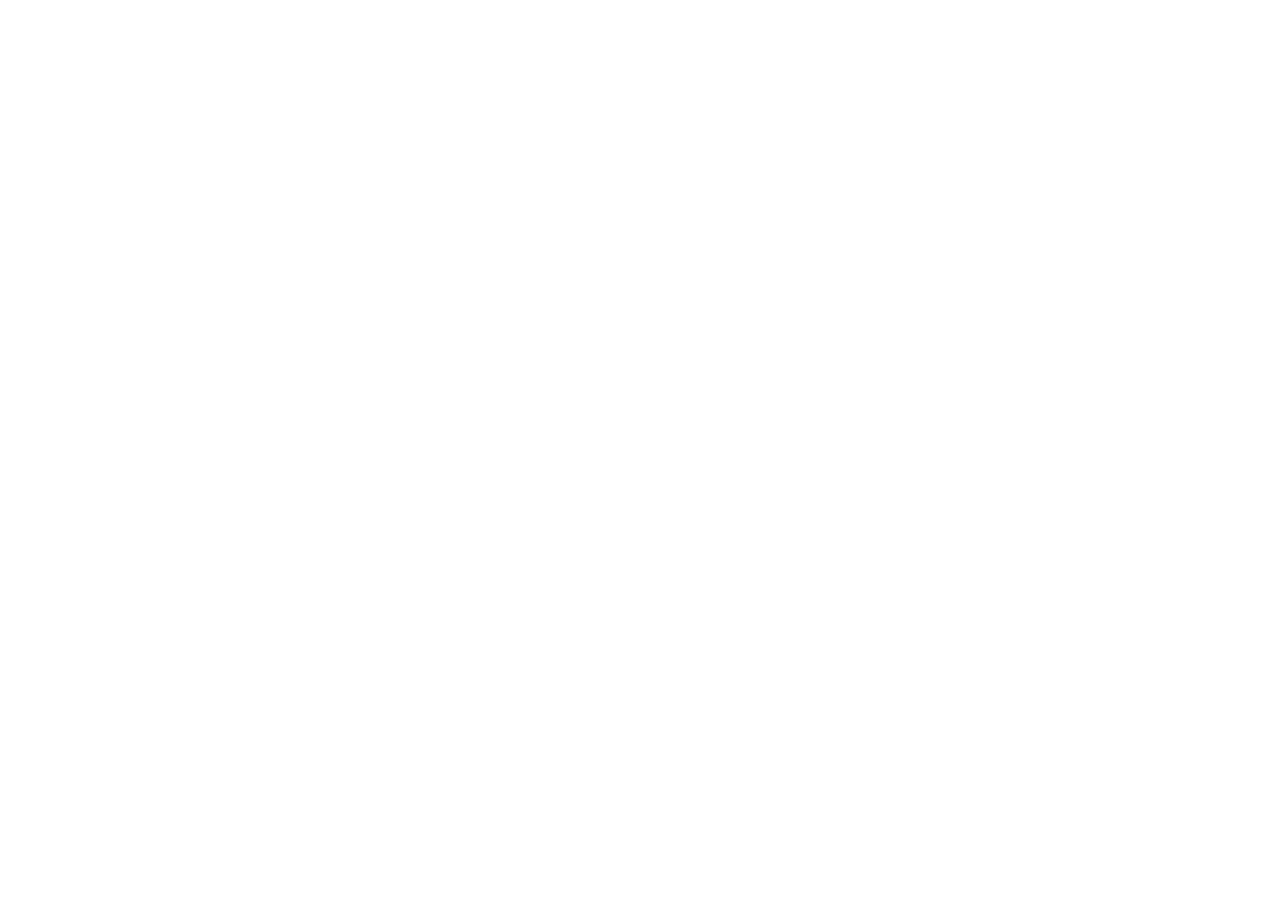
==== product.html @ 0318743e "reset css" ====
<!DOCTYPE html>
<html lang="fr">
<head>
  <meta charset="UTF-8">
  <meta http-equiv="X-UA-Compatible" content="IE=edge">
  <meta name="viewport" content="width=device-width, initial-scale=1.0">
  <title>Produit</title>
  <link rel="stylesheet" href="style.css">
</head>
<body>
  
</body>
</html>
---- style.css ----
/* http://meyerweb.com/eric/tools/css/reset/ 
   v2.0 | 20110126
   License: none (public domain)
*/
html, body, div, span, applet, object, iframe,
h1, h2, h3, h4, h5, h6, p, blockquote, pre,
a, abbr, acronym, address, big, cite, code,
del, dfn, em, img, ins, kbd, q, s, samp,
small, strike, strong, sub, sup, tt, var,
b, u, i, center,
dl, dt, dd, ol, ul, li,
fieldset, form, label, legend,
table, caption, tbody, tfoot, thead, tr, th, td,
article, aside, canvas, details, embed,
figure, figcaption, footer, header, hgroup,
menu, nav, output, ruby, section, summary,
time, mark, audio, video {
  margin: 0;
  padding: 0;
  border: 0;
  font-size: 100%;
  font: inherit;
  vertical-align: baseline;
}

/* HTML5 display-role reset for older browsers */
article, aside, details, figcaption, figure,
footer, header, hgroup, menu, nav, section {
  display: block;
}

body {
  line-height: 1;
}

ol, ul {
  list-style: none;
}

blockquote, q {
  quotes: none;
}

blockquote:before, blockquote:after,
q:before, q:after {
  content: "";
  content: none;
}

table {
  border-collapse: collapse;
  border-spacing: 0;
}

/*# sourceMappingURL=style.css.map */
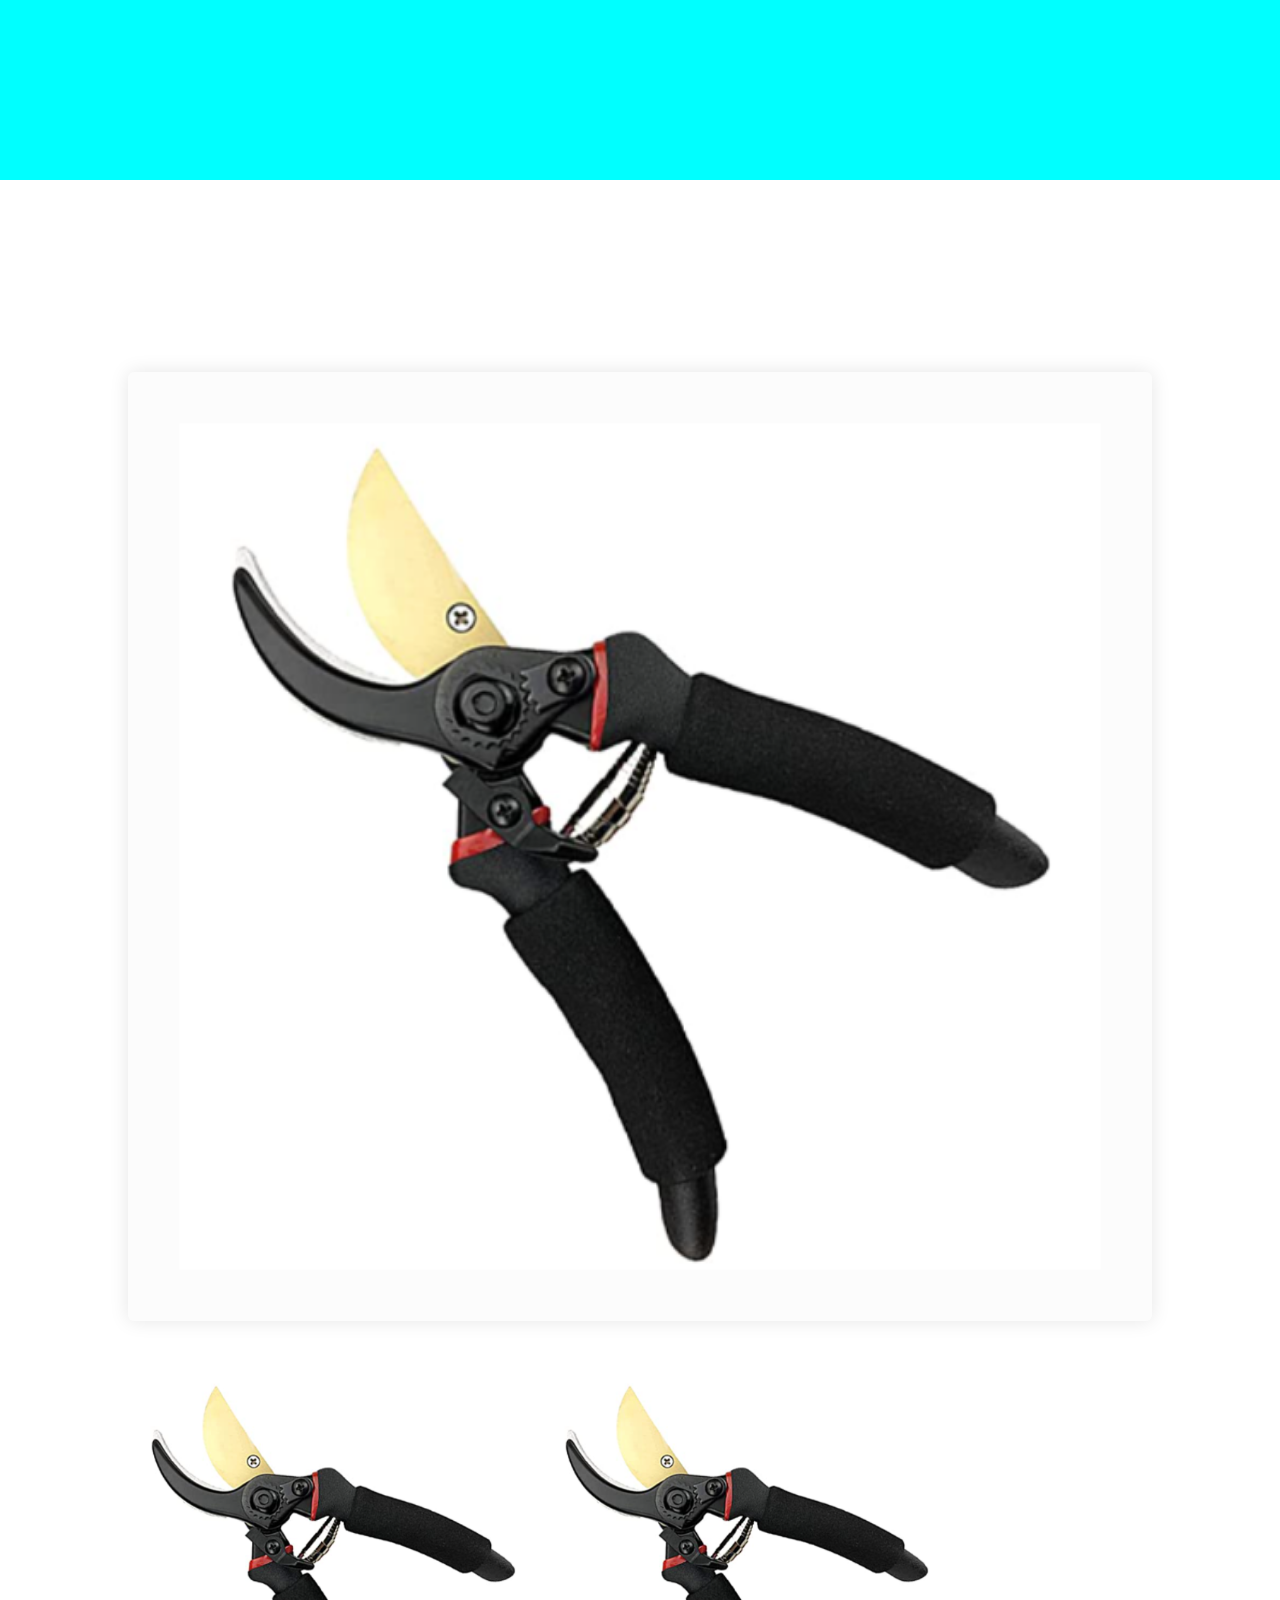
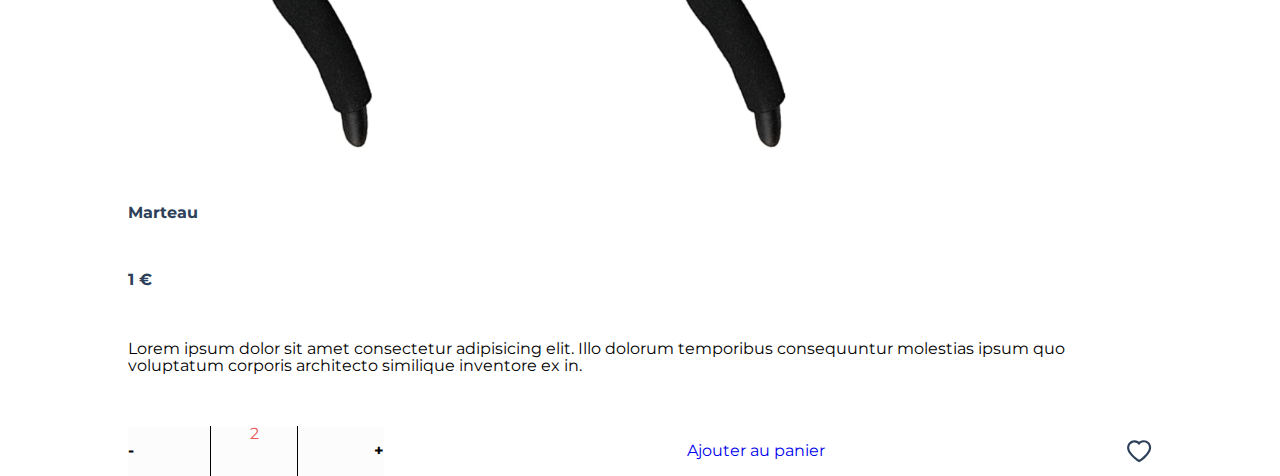
==== commit 5f5d9d73: "product.css" ====
--- a/product.html
+++ b/product.html
@@ -8,6 +8,34 @@
   <link rel="stylesheet" href="style.css">
 </head>
 <body>
-  
+  <header></header>
+  <main>
+    <section class="a-product-container">
+      <figure class="a-img-container">
+        <img src="images/bricolage_jardinage_secateur.png" alt="secateur">
+        <div class="a-lil-img-container">
+          <img src="images/bricolage_jardinage_secateur.png" alt="secateur">
+          <img src="images/bricolage_jardinage_secateur.png" alt="secateur">
+        </div>
+      </figure>
+      <div class="a-description-container">
+        <h3>Marteau</h3>
+        <h3>1 €</h3>
+        <p>
+          Lorem ipsum dolor sit amet consectetur adipisicing elit. Illo dolorum temporibus consequuntur molestias ipsum quo voluptatum corporis architecto similique inventore ex in.
+        </p>
+        <div class="a-btn-container">
+          <div class="a-quantity-container">
+            <a href="#">-</a>
+            <span>2</span>
+            <a href="#">+</a>
+          </div>
+          <a href="#" class="a-btn">Ajouter au panier</a>
+          <img src="images/Vector.svg" alt="coeur">
+        </div>
+      </div>
+    </section>
+  </main>
+  <footer></footer>
 </body>
 </html>--- a/style.css
+++ b/style.css
@@ -2,6 +2,7 @@
    v2.0 | 20110126
    License: none (public domain)
 */
+@import url("https://fonts.googleapis.com/css2?family=Montserrat:wght@400;500;700&display=swap");
 html, body, div, span, applet, object, iframe,
 h1, h2, h3, h4, h5, h6, p, blockquote, pre,
 a, abbr, acronym, address, big, cite, code,
@@ -21,6 +22,8 @@
   font-size: 100%;
   font: inherit;
   vertical-align: baseline;
+  box-sizing: border-box;
+  text-decoration: none;
 }
 
 /* HTML5 display-role reset for older browsers */
@@ -52,4 +55,91 @@
   border-spacing: 0;
 }
 
+:root {
+  --body-font: "Montserrat", sans-serif;
+  --regular: 400;
+  --medium: 500;
+  --bold: 700;
+  --grey-bg: #FCFCFC;
+}
+
+header {
+  height: 20vh;
+  background-color: aqua;
+  width: 100%;
+}
+
+main {
+  width: 80%;
+  margin: auto;
+  padding-top: 15%;
+  font-family: var(--body-font);
+}
+
+.a-img-container > img {
+  background-color: var(--grey-bg);
+  padding: 5%;
+  border-radius: 6px;
+  box-shadow: 0px 0px 19px rgba(0, 0, 0, 0.1);
+  width: 100%;
+  height: 100%;
+}
+
+.a-lil-img-container {
+  margin-top: 5%;
+}
+
+.a-lil-img-container > img {
+  width: 40%;
+  height: 40%;
+}
+
+.a-description-container {
+  margin-top: 5%;
+}
+
+.a-description-container > h3 {
+  font-weight: var(--bold);
+  color: #2D4059;
+  margin: 5% 0;
+}
+
+.a-description-container > p {
+  line-height: 110%;
+}
+
+.a-btn-container {
+  margin-top: 5%;
+  display: flex;
+  align-items: center;
+  justify-content: space-between;
+  height: 50px;
+}
+
+.a-quantity-container {
+  background-color: var(--grey-bg);
+  display: flex;
+  justify-content: space-between;
+  align-items: center;
+  width: 25%;
+  height: 100%;
+}
+
+.a-quantity-container > a, .a-quantity-container > span {
+  display: block;
+}
+
+.a-quantity-container > a {
+  font-weight: var(--bold);
+  color: #000;
+}
+
+.a-quantity-container > span {
+  color: #EA5455;
+  border-left: 1px solid #000;
+  border-right: 1px solid #000;
+  padding: 0 15%;
+  height: 100%;
+}
+
 /*# sourceMappingURL=style.css.map */
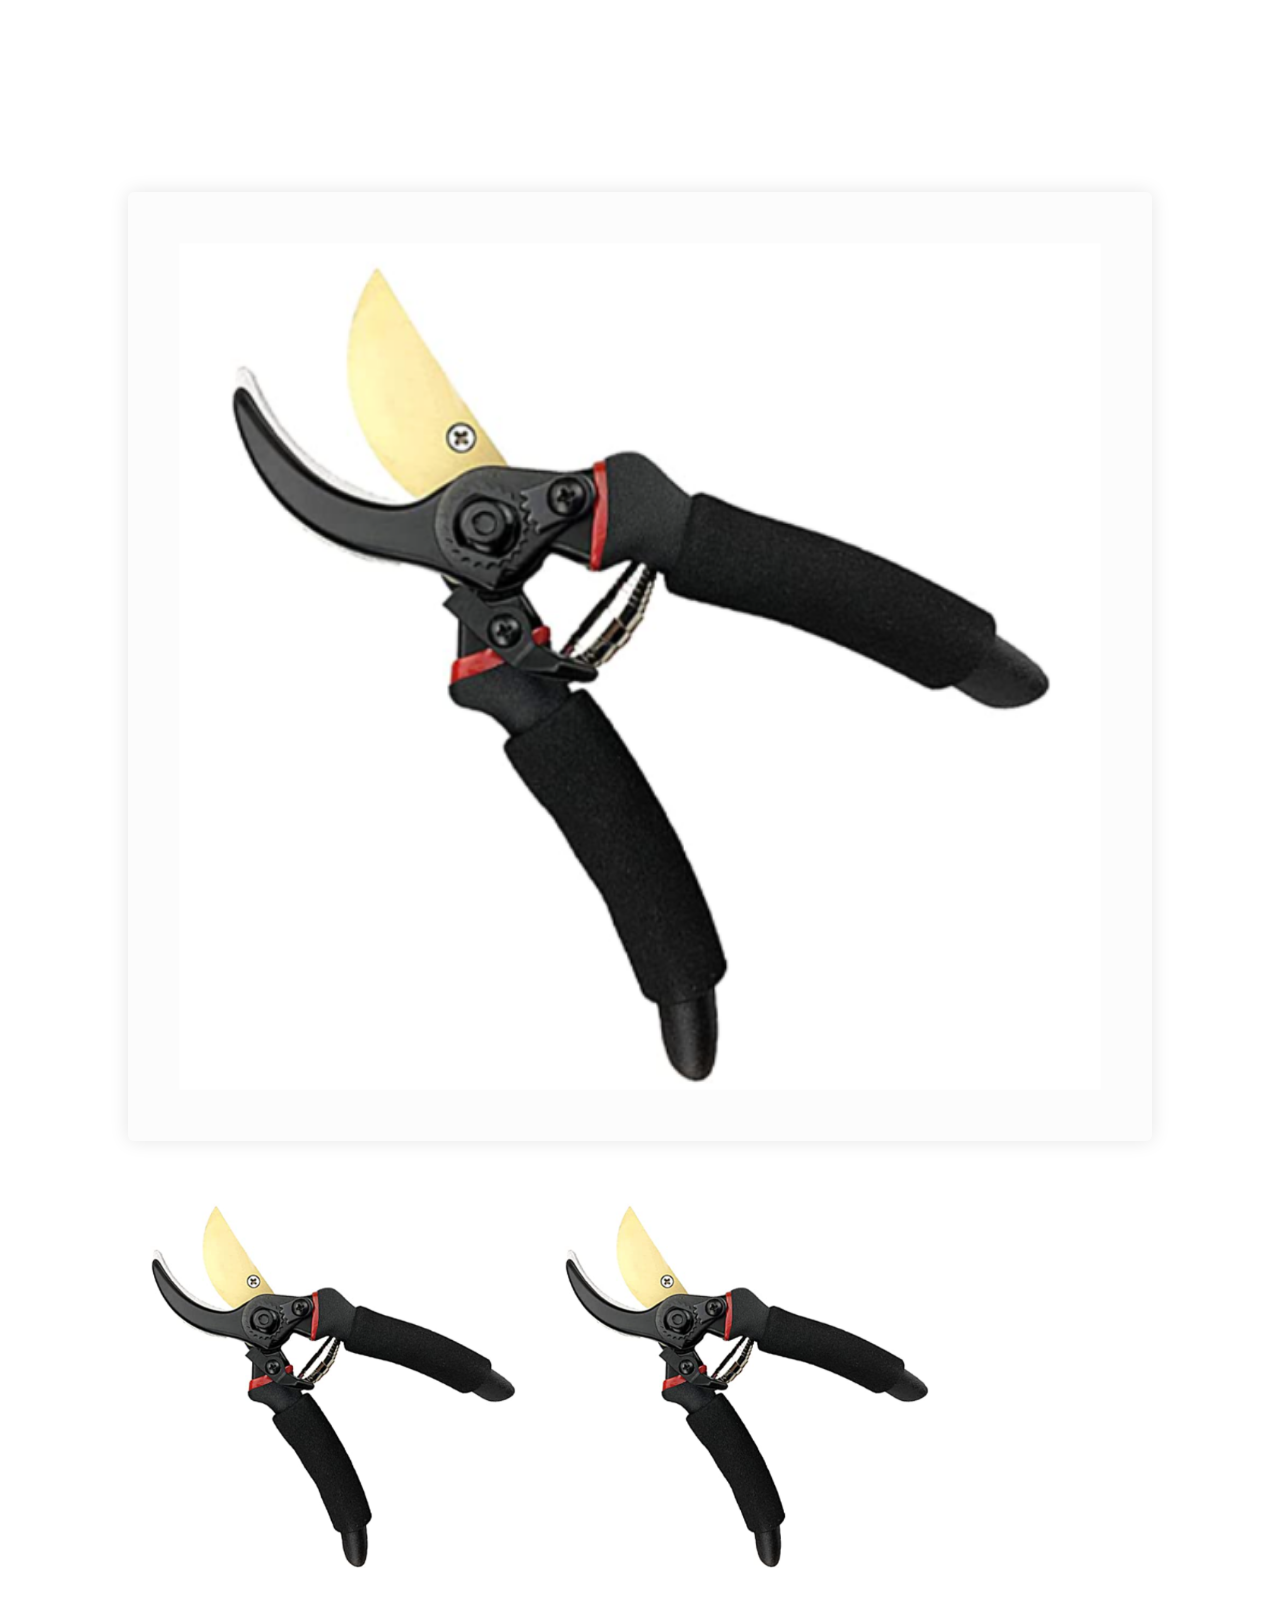
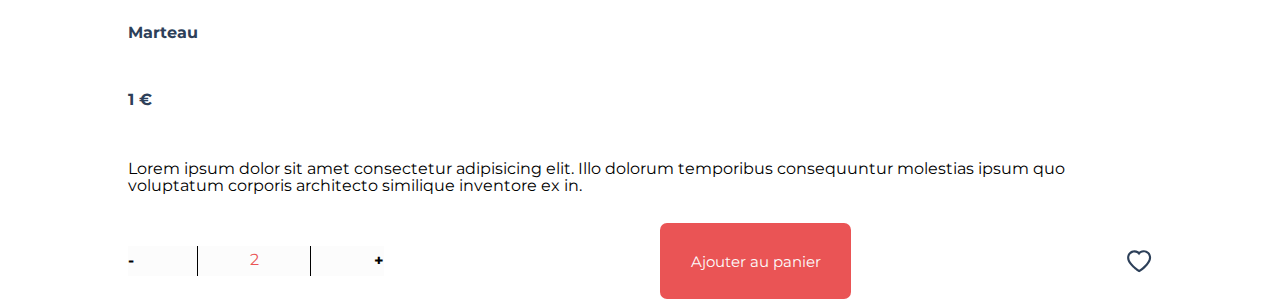
==== commit 74b8ccd4: "header complete" ====
--- a/product.html
+++ b/product.html
@@ -31,7 +31,7 @@
             <a href="#">+</a>
           </div>
           <a href="#" class="a-btn">Ajouter au panier</a>
-          <img src="images/Vector.svg" alt="coeur">
+          <img src="images/coeur.svg" alt="coeur">
         </div>
       </div>
     </section>
--- a/style.css
+++ b/style.css
@@ -3,6 +3,7 @@
    License: none (public domain)
 */
 @import url("https://fonts.googleapis.com/css2?family=Montserrat:wght@400;500;700&display=swap");
+@import url("https://fonts.googleapis.com/css2?family=Roboto:wght@500;700&display=swap");
 html, body, div, span, applet, object, iframe,
 h1, h2, h3, h4, h5, h6, p, blockquote, pre,
 a, abbr, acronym, address, big, cite, code,
@@ -55,18 +56,161 @@
   border-spacing: 0;
 }
 
+.a-headband {
+  display: flex;
+  justify-content: space-between;
+  align-items: center;
+  padding: 15px 25px;
+  background-color: #E5E5E5;
+}
+.a-headband .a-logo {
+  display: flex;
+  align-items: center;
+}
+.a-headband .a-logo span {
+  display: none;
+  font-family: "Roboto", sans-serif;
+  margin-left: 8px;
+  font-size: 25px;
+  color: #2D4059;
+}
+.a-headband .a-slogan {
+  width: 60%;
+  display: flex;
+  flex-direction: column;
+  align-items: center;
+}
+.a-headband .a-main-slogan {
+  font-family: "Montserrat", sans-serif;
+  font-weight: 700;
+  width: 100%;
+  text-align: right;
+  line-height: 150%;
+}
+.a-headband .a-list-slogan {
+  display: none;
+  font-family: "Roboto", sans-serif;
+  text-align: right;
+  font-size: 14px;
+  width: 100%;
+  padding: 20px 0;
+}
+
+.a-nav-menu {
+  background-color: #2D4059;
+  color: #fff;
+  font-family: "Roboto", sans-serif;
+  position: sticky;
+  padding: 30px 11% 0 11%;
+  font-size: 15px;
+}
+.a-nav-menu .a-search-container {
+  display: none;
+}
+.a-nav-menu .a-nav-items {
+  display: flex;
+  flex-direction: row;
+  flex-wrap: wrap;
+  justify-content: space-between;
+  align-items: center;
+  width: 100%;
+}
+.a-nav-menu .a-nav-items li {
+  padding-bottom: 30px;
+  display: flex;
+  align-items: center;
+  justify-content: flex-end;
+}
+.a-nav-menu .a-nav-items li a {
+  color: #fff;
+}
+.a-nav-menu .a-nav-items li .a-arrow-down {
+  padding-left: 10px;
+}
+.a-nav-menu .a-nav-items li .a-cart {
+  padding-right: 10px;
+}
+.a-nav-menu .a-nav-items li span {
+  background-color: #E5E5E5;
+  padding: 5px 10px;
+  font-weight: 700;
+  color: #EA5455;
+  border-radius: 50%;
+}
+
+@media screen and (min-width: 820px) {
+  .a-headband .a-logo span {
+    display: block;
+  }
+}
+@media screen and (min-width: 1024px) {
+  .a-headband .a-main-slogan {
+    font-size: 22px;
+  }
+  .a-headband .a-list-slogan {
+    display: flex;
+    justify-content: flex-end;
+  }
+  .a-headband .a-list-slogan li {
+    display: flex;
+    align-items: center;
+    margin-left: 30px;
+  }
+  .a-headband .a-list-slogan li span {
+    background-color: #EA5455;
+    color: #E5E5E5;
+    padding: 5px 10px;
+    font-weight: 700;
+    border-radius: 50%;
+    margin-right: 15px;
+  }
+  .a-nav-menu {
+    display: flex;
+    flex-direction: column;
+    justify-content: space-between;
+  }
+  .a-nav-menu .a-search-container {
+    display: flex;
+    justify-content: space-around;
+    align-items: center;
+    padding-bottom: 30px;
+  }
+  .a-nav-menu .a-search-container .a-dropdown {
+    color: #2D4059;
+    background-color: #E5E5E5;
+    border-radius: 7px;
+    padding: 10px;
+  }
+  .a-nav-menu .a-search-container #searchbar {
+    padding: 10px;
+    border-radius: 7px;
+    width: 40%;
+    border: none;
+  }
+  .a-nav-menu .a-search-container .a-search-btn {
+    background-color: #EA5455;
+    color: #E5E5E5;
+    border-radius: 7px;
+    padding: 10px 30px;
+  }
+}
+@media screen and (min-width: 1200px) {
+  .a-nav-menu {
+    flex-direction: row;
+  }
+  .a-nav-menu .a-search-container {
+    width: 45%;
+  }
+  .a-nav-menu .a-nav-items {
+    width: 45%;
+  }
+}
 :root {
   --body-font: "Montserrat", sans-serif;
   --regular: 400;
   --medium: 500;
   --bold: 700;
   --grey-bg: #FCFCFC;
-}
-
-header {
-  height: 20vh;
-  background-color: aqua;
-  width: 100%;
 }
 
 main {
@@ -113,7 +257,11 @@
   display: flex;
   align-items: center;
   justify-content: space-between;
-  height: 50px;
+  height: 30px;
+}
+
+.a-btn-container > img {
+  color: #2D4059;
 }
 
 .a-quantity-container {
@@ -138,8 +286,17 @@
   color: #EA5455;
   border-left: 1px solid #000;
   border-right: 1px solid #000;
-  padding: 0 15%;
+  padding: 0 20%;
   height: 100%;
+  line-height: 180%;
+}
+
+.a-btn {
+  background-color: #EA5455;
+  color: var(--grey-bg);
+  border-radius: 7px;
+  font-size: 15px;
+  padding: 3%;
 }
 
 /*# sourceMappingURL=style.css.map */
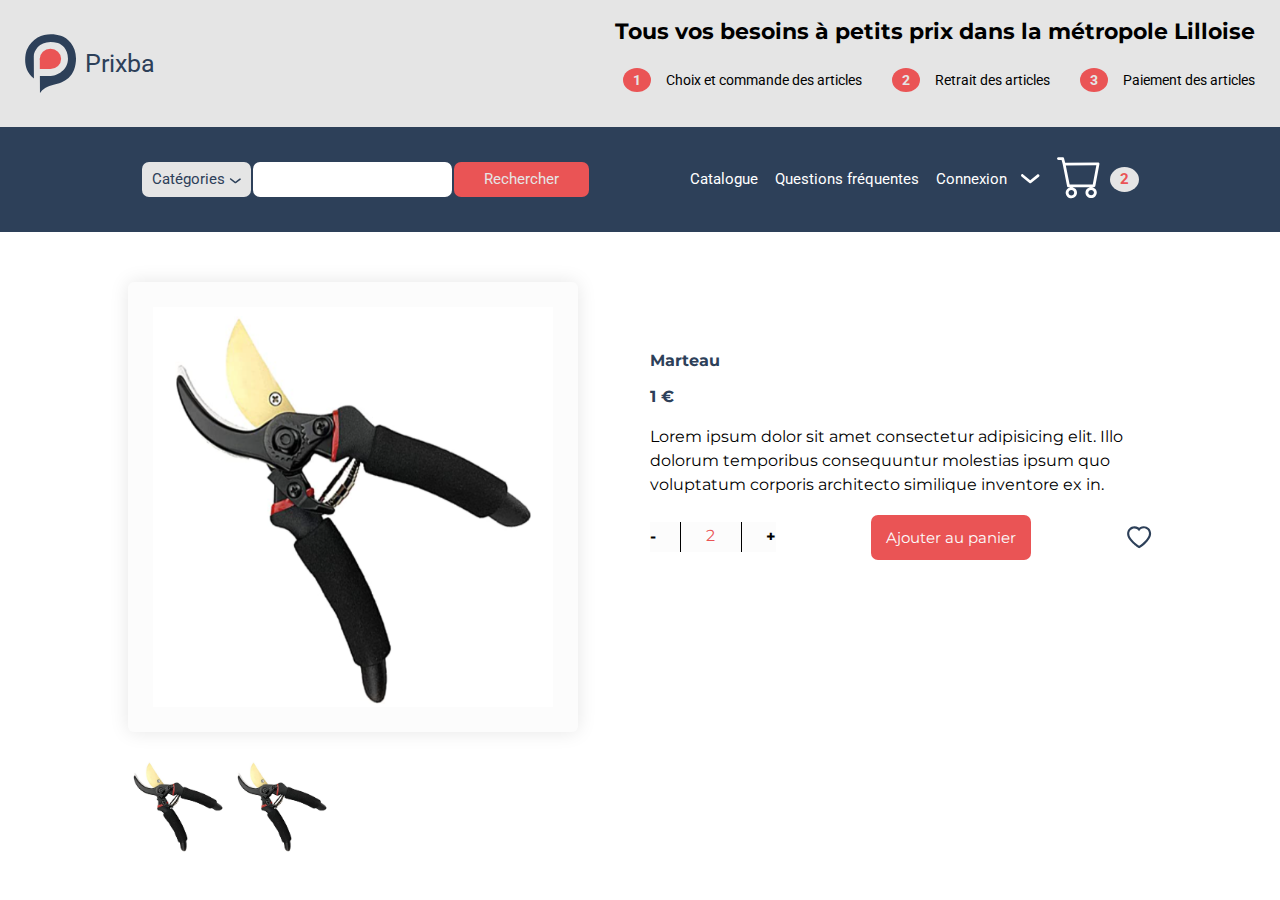
==== commit f4a883c3: "product.html finished" ====
--- a/product.html
+++ b/product.html
@@ -8,7 +8,38 @@
   <link rel="stylesheet" href="style.css">
 </head>
 <body>
-  <header></header>
+  
+  <header>
+    <div class="a-headband">
+      <div class="a-logo">
+        <img src="images/logo_color.svg" alt="logo">
+        <span>Prixba</span>
+      </div>
+      <div class="a-slogan">
+        <p class="a-main-slogan">Tous vos besoins à petits prix dans la métropole Lilloise</p>
+        <ul class="a-list-slogan">
+          <li><span>1</span>Choix et commande des articles</li>
+          <li><span>2</span>Retrait des articles</li>
+          <li><span>3</span>Paiement des articles</li>
+        </ul>
+      </div>
+      
+    </div>
+    <nav class="a-nav-menu">
+      <div class="a-search-container">
+        <div class="a-dropdown">Catégories <img src="images/arrow-down-blue.svg" alt="down"></div>
+        <input type="text" id="searchbar">
+        <div class="a-search-btn">Rechercher</div>
+      </div>
+      <ul class="a-nav-items">
+        <li><a href="#">Catalogue</a></li>
+        <li><a href="#">Questions fréquentes</a></li>
+        <li><a href="#">Connexion <img class="a-arrow-down" src="images/arrow-down-white.svg" alt="down"></a></li>
+        <li><a href="#"><img class="a-cart" src="images/cart.svg" alt="caddie"></a> <span>2</span></li>
+      </ul>
+    </nav>
+  </header>
+
   <main>
     <section class="a-product-container">
       <figure class="a-img-container">
@@ -36,6 +67,7 @@
       </div>
     </section>
   </main>
+  
   <footer></footer>
 </body>
 </html>--- a/style.css
+++ b/style.css
@@ -216,7 +216,7 @@
 main {
   width: 80%;
   margin: auto;
-  padding-top: 15%;
+  padding-top: 50px;
   font-family: var(--body-font);
 }
 
@@ -227,15 +227,18 @@
   box-shadow: 0px 0px 19px rgba(0, 0, 0, 0.1);
   width: 100%;
   height: 100%;
+  max-height: 450px;
+  max-width: 450px;
 }
 
 .a-lil-img-container {
   margin-top: 5%;
 }
-
-.a-lil-img-container > img {
+.a-lil-img-container img {
   width: 40%;
   height: 40%;
+  max-height: 100px;
+  max-width: 100px;
 }
 
 .a-description-container {
@@ -245,7 +248,7 @@
 .a-description-container > h3 {
   font-weight: var(--bold);
   color: #2D4059;
-  margin: 5% 0;
+  margin: 20px 0;
 }
 
 .a-description-container > p {
@@ -299,4 +302,20 @@
   padding: 3%;
 }
 
+@media screen and (min-width: 820px) {
+  .a-product-container {
+    display: flex;
+    justify-content: space-between;
+  }
+  .a-product-container .a-img-container {
+    width: 49%;
+  }
+  .a-product-container .a-description-container {
+    width: 49%;
+  }
+  .a-product-container .a-description-container p {
+    line-height: 150%;
+  }
+}
+
 /*# sourceMappingURL=style.css.map */
